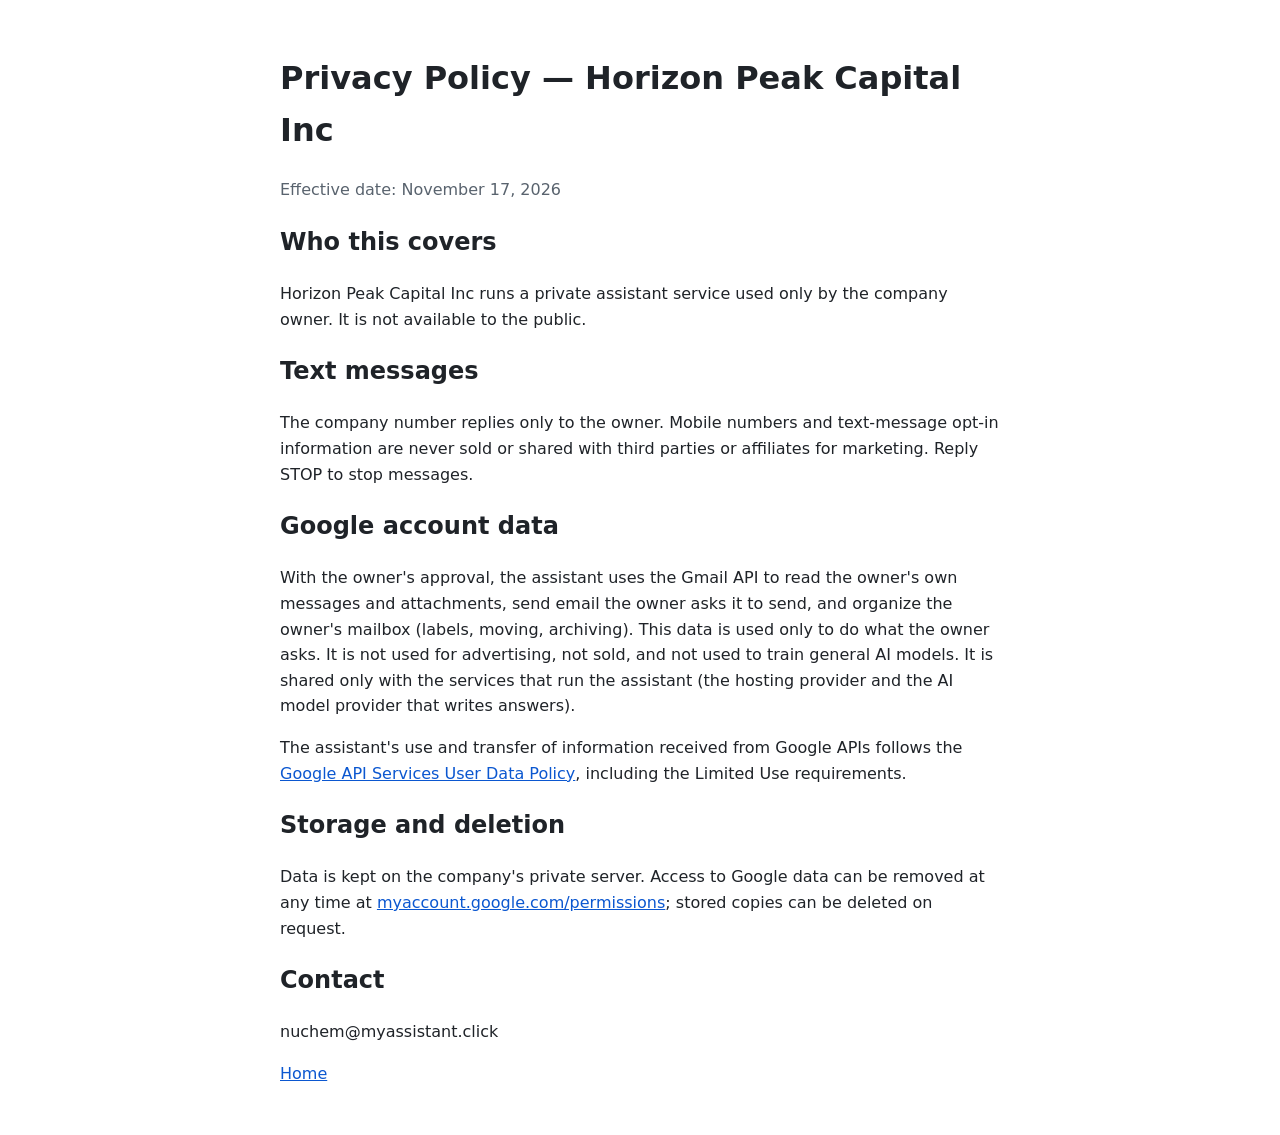
==== privacy.html @ f633e5eb "Add files via upload" ====
<!doctype html>
<html lang="en">
<head>
<meta charset="utf-8">
<meta name="viewport" content="width=device-width, initial-scale=1">
<title>Privacy Policy</title>
<style>
  body { font-family: system-ui, -apple-system, Segoe UI, Roboto, sans-serif; max-width: 720px; margin: 0 auto; padding: 32px 16px; line-height: 1.6; color: #1f2328; background: #fff; }
  .muted { color: #59636e; }
  a { color: #0b57d0; }
</style>
</head>
<body>
<h1>Privacy Policy — Horizon Peak Capital Inc</h1>
<p class="muted">Effective date: November 17, 2026</p>

<h2>Who this covers</h2>
<p>Horizon Peak Capital Inc runs a private assistant service used only by the company owner. It is not available to the public.</p>

<h2>Text messages</h2>
<p>The company number replies only to the owner. Mobile numbers and text-message opt-in information are never sold or shared with third parties or affiliates for marketing. Reply STOP to stop messages.</p>

<h2>Google account data</h2>
<p>With the owner's approval, the assistant uses the Gmail API to read the owner's own messages and attachments, send email the owner asks it to send, and organize the owner's mailbox (labels, moving, archiving). This data is used only to do what the owner asks. It is not used for advertising, not sold, and not used to train general AI models. It is shared only with the services that run the assistant (the hosting provider and the AI model provider that writes answers).</p>
<p>The assistant's use and transfer of information received from Google APIs follows the <a href="https://developers.google.com/terms/api-services-user-data-policy">Google API Services User Data Policy</a>, including the Limited Use requirements.</p>

<h2>Storage and deletion</h2>
<p>Data is kept on the company's private server. Access to Google data can be removed at any time at <a href="https://myaccount.google.com/permissions">myaccount.google.com/permissions</a>; stored copies can be deleted on request.</p>

<h2>Contact</h2>
<p>nuchem@myassistant.click</p>
<p><a href="index.html">Home</a></p>
</body>
</html>
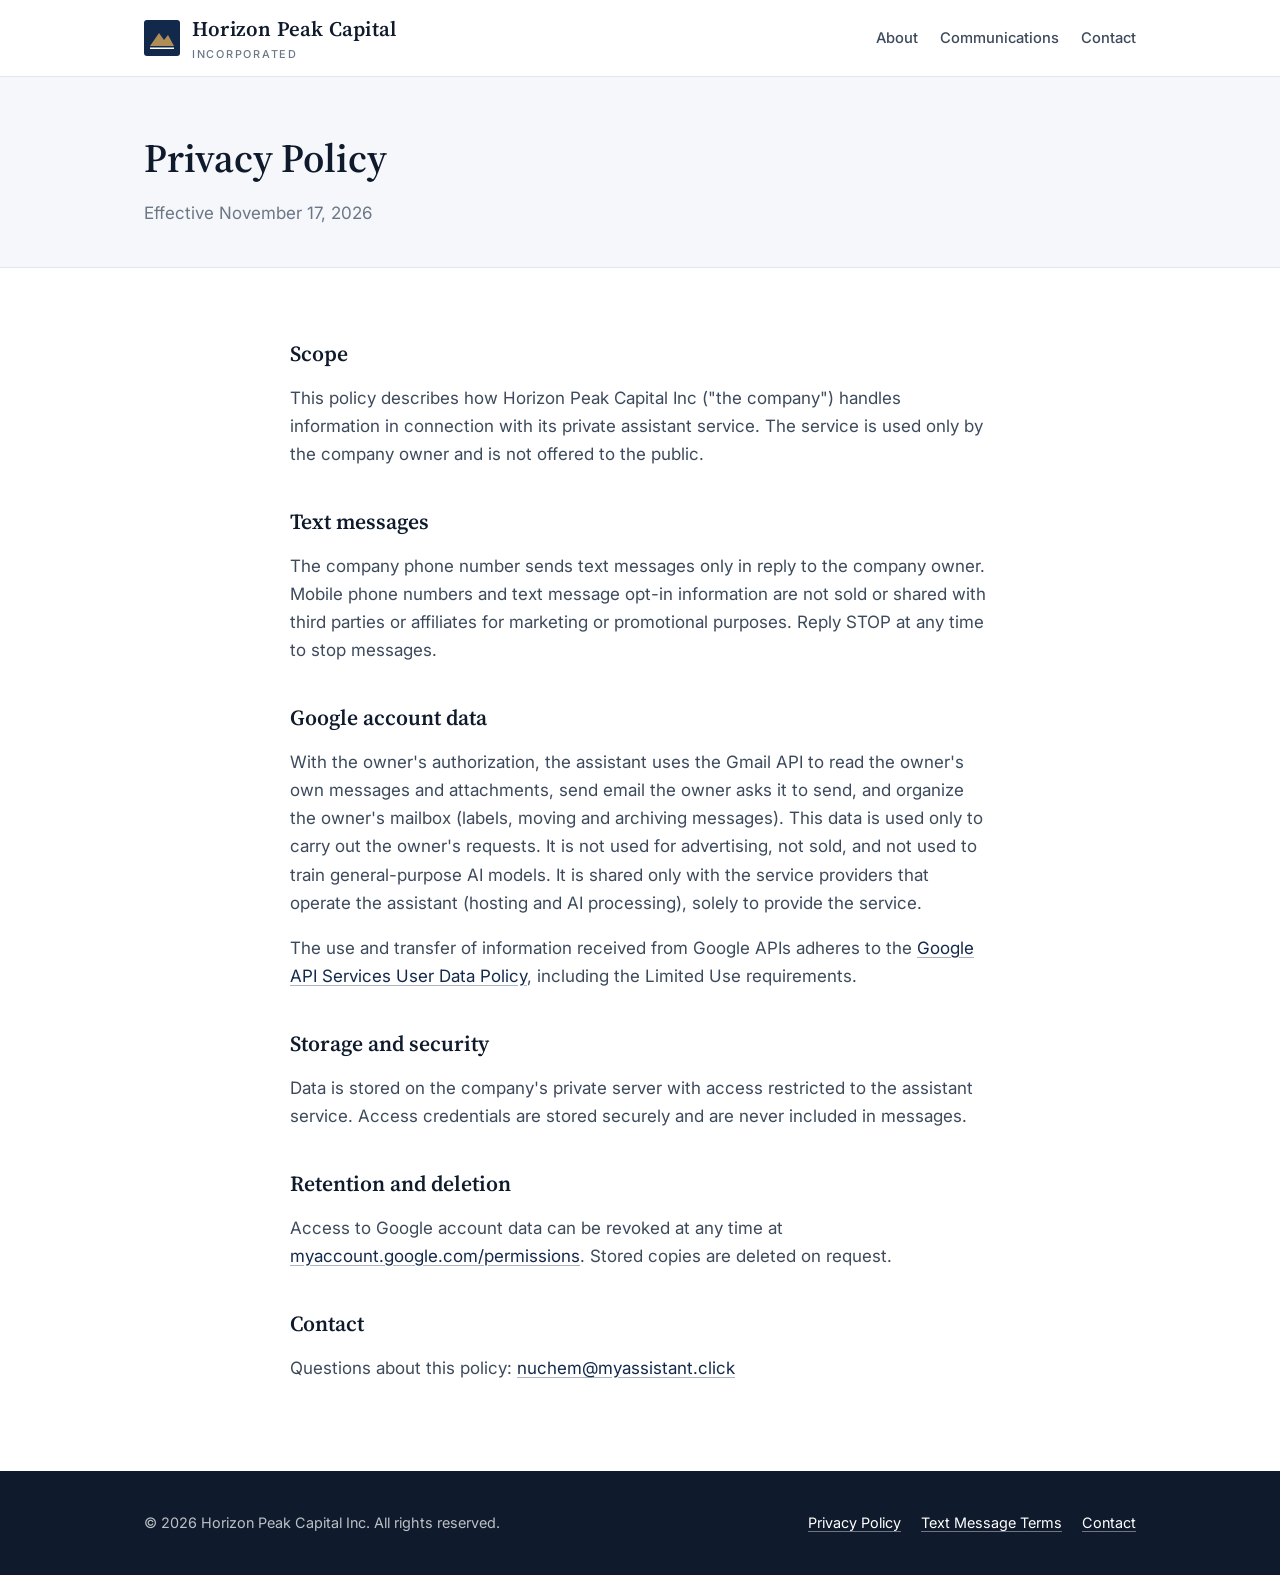
==== commit 4624a961: "Professional redesign of the company website" ====
--- a/privacy.html
+++ b/privacy.html
@@ -3,32 +3,68 @@
 <head>
 <meta charset="utf-8">
 <meta name="viewport" content="width=device-width, initial-scale=1">
-<title>Privacy Policy</title>
-<style>
-  body { font-family: system-ui, -apple-system, Segoe UI, Roboto, sans-serif; max-width: 720px; margin: 0 auto; padding: 32px 16px; line-height: 1.6; color: #1f2328; background: #fff; }
-  .muted { color: #59636e; }
-  a { color: #0b57d0; }
-</style>
+<title>Privacy Policy | Horizon Peak Capital Inc</title>
+<link rel="preconnect" href="https://fonts.googleapis.com">
+<link rel="preconnect" href="https://fonts.gstatic.com" crossorigin>
+<link rel="stylesheet" href="https://fonts.googleapis.com/css2?family=Inter:wght@400;500;600&family=Source+Serif+4:wght@600&display=swap">
+<link rel="stylesheet" href="style.css">
 </head>
 <body>
-<h1>Privacy Policy — Horizon Peak Capital Inc</h1>
-<p class="muted">Effective date: November 17, 2026</p>
+<header class="site-header">
+  <div class="wrap">
+    <a class="brand" href="index.html" aria-label="Horizon Peak Capital home">
+      <svg class="brand-mark" viewBox="0 0 36 36" aria-hidden="true"><rect width="36" height="36" rx="3" fill="#13294b"/><path d="M6 26 L15 13 L20 20 L24 15 L30 26 Z" fill="#b08d57"/><rect x="6" y="27.5" width="24" height="1.5" fill="#ffffff"/></svg>
+      <span class="brand-name">Horizon Peak Capital<small>Incorporated</small></span>
+    </a>
+    <nav class="nav" aria-label="Main">
+      <a href="index.html#about">About</a>
+      <a href="index.html#communications">Communications</a>
+      <a href="index.html#contact">Contact</a>
+    </nav>
+  </div>
+</header>
 
-<h2>Who this covers</h2>
-<p>Horizon Peak Capital Inc runs a private assistant service used only by the company owner. It is not available to the public.</p>
+<main>
+  <div class="page-title">
+    <div class="wrap">
+      <h1>Privacy Policy</h1>
+      <p>Effective November 17, 2026</p>
+    </div>
+  </div>
 
-<h2>Text messages</h2>
-<p>The company number replies only to the owner. Mobile numbers and text-message opt-in information are never sold or shared with third parties or affiliates for marketing. Reply STOP to stop messages.</p>
+  <section>
+    <div class="wrap prose">
+      <h2>Scope</h2>
+      <p>This policy describes how Horizon Peak Capital Inc ("the company") handles information in connection with its private assistant service. The service is used only by the company owner and is not offered to the public.</p>
 
-<h2>Google account data</h2>
-<p>With the owner's approval, the assistant uses the Gmail API to read the owner's own messages and attachments, send email the owner asks it to send, and organize the owner's mailbox (labels, moving, archiving). This data is used only to do what the owner asks. It is not used for advertising, not sold, and not used to train general AI models. It is shared only with the services that run the assistant (the hosting provider and the AI model provider that writes answers).</p>
-<p>The assistant's use and transfer of information received from Google APIs follows the <a href="https://developers.google.com/terms/api-services-user-data-policy">Google API Services User Data Policy</a>, including the Limited Use requirements.</p>
+      <h2>Text messages</h2>
+      <p>The company phone number sends text messages only in reply to the company owner. Mobile phone numbers and text message opt-in information are not sold or shared with third parties or affiliates for marketing or promotional purposes. Reply STOP at any time to stop messages.</p>
 
-<h2>Storage and deletion</h2>
-<p>Data is kept on the company's private server. Access to Google data can be removed at any time at <a href="https://myaccount.google.com/permissions">myaccount.google.com/permissions</a>; stored copies can be deleted on request.</p>
+      <h2>Google account data</h2>
+      <p>With the owner's authorization, the assistant uses the Gmail API to read the owner's own messages and attachments, send email the owner asks it to send, and organize the owner's mailbox (labels, moving and archiving messages). This data is used only to carry out the owner's requests. It is not used for advertising, not sold, and not used to train general-purpose AI models. It is shared only with the service providers that operate the assistant (hosting and AI processing), solely to provide the service.</p>
+      <p>The use and transfer of information received from Google APIs adheres to the <a href="https://developers.google.com/terms/api-services-user-data-policy">Google API Services User Data Policy</a>, including the Limited Use requirements.</p>
 
-<h2>Contact</h2>
-<p>nuchem@myassistant.click</p>
-<p><a href="index.html">Home</a></p>
+      <h2>Storage and security</h2>
+      <p>Data is stored on the company's private server with access restricted to the assistant service. Access credentials are stored securely and are never included in messages.</p>
+
+      <h2>Retention and deletion</h2>
+      <p>Access to Google account data can be revoked at any time at <a href="https://myaccount.google.com/permissions">myaccount.google.com/permissions</a>. Stored copies are deleted on request.</p>
+
+      <h2>Contact</h2>
+      <p>Questions about this policy: <a href="mailto:nuchem@myassistant.click">nuchem@myassistant.click</a></p>
+    </div>
+  </section>
+</main>
+
+<footer class="site-footer">
+  <div class="wrap">
+    <span>&copy; 2026 Horizon Peak Capital Inc. All rights reserved.</span>
+    <nav aria-label="Legal">
+      <a href="privacy.html" aria-current="page">Privacy Policy</a>
+      <a href="sms-terms.html">Text Message Terms</a>
+      <a href="mailto:nuchem@myassistant.click">Contact</a>
+    </nav>
+  </div>
+</footer>
 </body>
 </html>
--- a/style.css
+++ b/style.css
@@ -0,0 +1,71 @@
+:root {
+  --ink: #0f1b2d;
+  --ink-soft: #3d4a5c;
+  --muted: #6b7686;
+  --line: #e3e7ed;
+  --paper: #ffffff;
+  --band: #f5f7fa;
+  --navy: #13294b;
+  --gold: #b08d57;
+  --serif: "Source Serif 4", Georgia, "Times New Roman", serif;
+  --sans: "Inter", system-ui, -apple-system, "Segoe UI", Roboto, sans-serif;
+}
+* { box-sizing: border-box; }
+html { -webkit-text-size-adjust: 100%; }
+body { margin: 0; background: var(--paper); color: var(--ink); font: 17px/1.65 var(--sans); }
+a { color: var(--navy); text-decoration-color: rgba(19, 41, 75, 0.35); text-underline-offset: 3px; }
+a:hover { text-decoration-color: var(--navy); }
+a:focus-visible { outline: 2px solid var(--gold); outline-offset: 3px; }
+.wrap { max-width: 1040px; margin: 0 auto; padding: 0 24px; }
+
+/* Header */
+.site-header { border-bottom: 1px solid var(--line); background: var(--paper); }
+.site-header .wrap { display: flex; align-items: center; justify-content: space-between; gap: 16px; min-height: 76px; flex-wrap: wrap; }
+.brand { display: flex; align-items: center; gap: 12px; text-decoration: none; color: var(--ink); }
+.brand-mark { width: 36px; height: 36px; flex: none; }
+.brand-name { font-family: var(--serif); font-size: 1.3rem; font-weight: 600; letter-spacing: 0.01em; }
+.brand-name small { display: block; font-family: var(--sans); font-size: 0.68rem; font-weight: 500; letter-spacing: 0.16em; text-transform: uppercase; color: var(--muted); }
+.nav { display: flex; gap: 22px; flex-wrap: wrap; }
+.nav a { font-size: 0.92rem; font-weight: 500; color: var(--ink-soft); text-decoration: none; }
+.nav a:hover, .nav a[aria-current="page"] { color: var(--navy); }
+
+/* Hero */
+.hero { background: var(--navy); color: #fff; }
+.hero .wrap { padding-top: 88px; padding-bottom: 88px; }
+.eyebrow { font-size: 0.75rem; font-weight: 600; letter-spacing: 0.18em; text-transform: uppercase; color: var(--gold); margin: 0 0 18px; }
+.hero h1 { font-family: var(--serif); font-weight: 600; font-size: clamp(2.2rem, 5vw, 3.4rem); line-height: 1.12; margin: 0 0 20px; max-width: 18ch; text-wrap: balance; }
+.hero p.lead { font-size: 1.15rem; color: rgba(255, 255, 255, 0.82); max-width: 56ch; margin: 0; }
+.rule { width: 56px; height: 2px; background: var(--gold); border: 0; margin: 32px 0 0; }
+
+/* Sections */
+section { padding: 72px 0; }
+section.band { background: var(--band); border-top: 1px solid var(--line); border-bottom: 1px solid var(--line); }
+h2 { font-family: var(--serif); font-weight: 600; font-size: 1.75rem; line-height: 1.25; margin: 0 0 16px; text-wrap: balance; }
+h3 { font-size: 1rem; font-weight: 600; margin: 0 0 8px; }
+.cols { display: grid; grid-template-columns: repeat(auto-fit, minmax(260px, 1fr)); gap: 32px; }
+.cols > div { min-width: 0; }
+.prose { max-width: 68ch; }
+.prose p, .prose li { color: var(--ink-soft); }
+.prose h2 { margin-top: 40px; font-size: 1.35rem; }
+.prose h2:first-child { margin-top: 0; }
+.card { background: var(--paper); border: 1px solid var(--line); border-radius: 4px; padding: 24px; }
+.card p { margin: 0; color: var(--ink-soft); }
+.contact-line { font-size: 1.1rem; }
+
+/* Page title band for legal pages */
+.page-title { background: var(--band); border-bottom: 1px solid var(--line); }
+.page-title .wrap { padding-top: 48px; padding-bottom: 40px; }
+.page-title h1 { font-family: var(--serif); font-weight: 600; font-size: clamp(1.9rem, 4vw, 2.5rem); margin: 0 0 8px; }
+.page-title p { margin: 0; color: var(--muted); }
+
+/* Footer */
+.site-footer { background: var(--ink); color: rgba(255, 255, 255, 0.72); font-size: 0.9rem; }
+.site-footer .wrap { padding-top: 40px; padding-bottom: 40px; display: flex; justify-content: space-between; gap: 20px; flex-wrap: wrap; }
+.site-footer a { color: #fff; text-decoration-color: rgba(255, 255, 255, 0.4); }
+.site-footer nav { display: flex; gap: 20px; flex-wrap: wrap; }
+
+@media (max-width: 600px) {
+  .hero .wrap { padding-top: 56px; padding-bottom: 56px; }
+  section { padding: 48px 0; }
+  .site-header .wrap { padding-top: 12px; padding-bottom: 12px; }
+}
